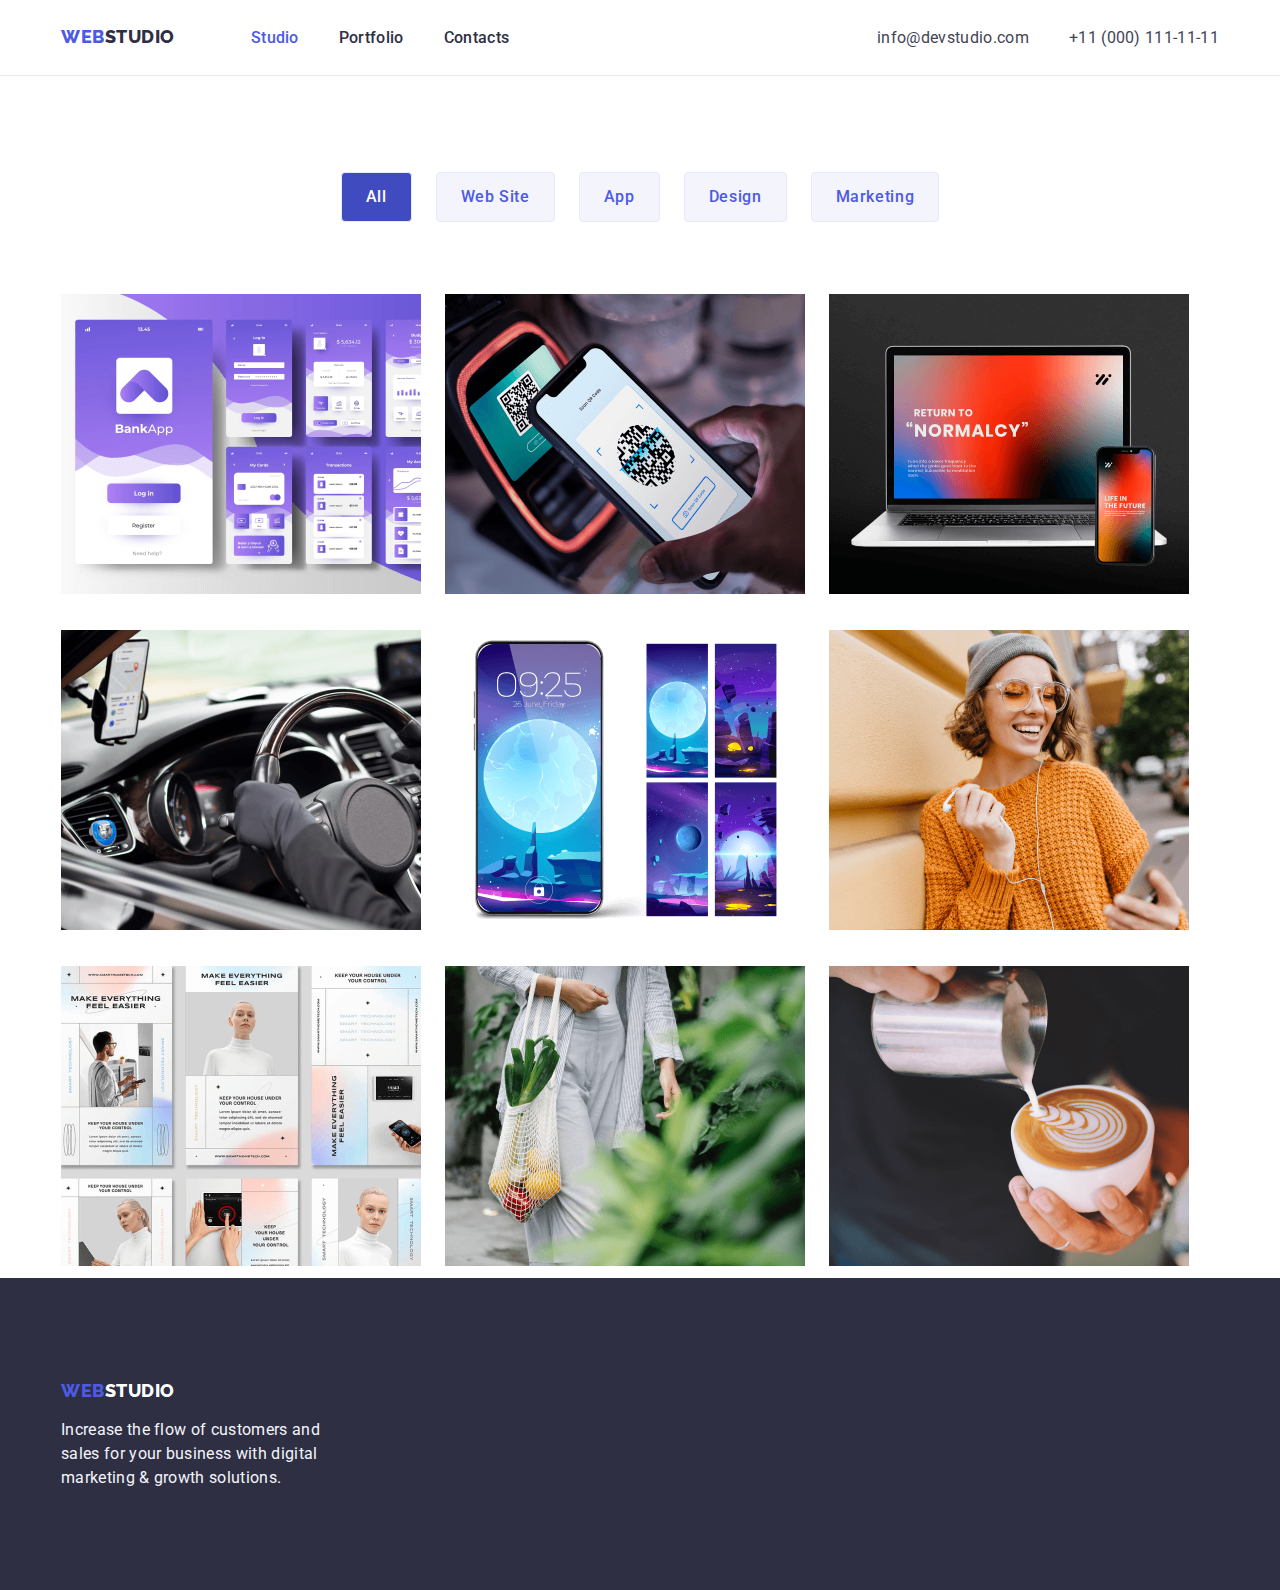
==== portfolio.html @ f39b6718 "update to hw3" ====
<!DOCTYPE html>
<html lang="en">
  <head>
    <meta charset="UTF-8" />
    <meta name="viewport" content="width=device-width, initial-scale=1.0" />
    <link rel="preconnect" href="https://fonts.googleapis.com" />
    <link rel="preconnect" href="https://fonts.gstatic.com" crossorigin />
    <link
      href="https://fonts.googleapis.com/css2?family=Raleway:wght@800&family=Roboto:wght@400;500;700;900&display=swap"
      rel="stylesheet" />
    <link rel="stylesheet" href="css/style.css" />

    <title>WEBSTUDIO</title>
  </head>
  <body>
    <header>
      <div class="menu">
        <nav>
          <a class="logo" href=""
            ><span class="logo-left">WEB</span
            ><span class="logo-right">STUDIO</span></a
          >
          <ul class="nav">
            <li><a class="active" href="#Studio">Studio</a></li>
            <li><a href="#Portfolio">Portfolio</a></li>
            <li><a href="#Contacts">Contacts</a></li>
          </ul>
        </nav>

        <ul class="contact-info">
          <li><a href="mailto:info@devstudio.com">info@devstudio.com</a></li>
          <li><a href="tel:+110001111111">+11 (000) 111-11-11</a></li>
        </ul>
      </div>
    </header>
    <main>
      <section class="service-tags">
        <ul class="service-tags-items">
          <li><button class="active">All</button></li>
          <li><button>Web Site</button></li>
          <li><button>App</button></li>
          <li><button>Design</button></li>
          <li><button>Marketing</button></li>
        </ul>
      </section>
      <section>
        <ul class="service-cards">
          <li>
            <img
              src="/images/service-img-1.png"
              alt="service-img-1"
              width="360"
              height="300" />
            <h3></h3>
            <p></p>
          </li>
          <li>
            <img
              src="/images/service-img-2.png"
              alt="service-img-2"
              width="360"
              height="300" />
            <h3></h3>
            <p></p>
          </li>
          <li>
            <img
              src="/images/service-img-3.png"
              alt="service-img-3"
              width="360"
              height="300" />
            <h3></h3>
            <p></p>
          </li>
          <li>
            <img
              src="/images/service-img-4.png"
              alt="service-img-4"
              width="360"
              height="300" />
            <h3></h3>
            <p></p>
          </li>
          <li>
            <img
              src="/images/service-img-5.png"
              alt="service-img-5"
              width="360"
              height="300" />
            <h3></h3>
            <p></p>
          </li>
          <li>
            <img
              src="/images/service-img-6.png"
              alt="service-img-6"
              width="360"
              height="300" />
            <h3></h3>
            <p></p>
          </li>
          <li>
            <img
              src="/images/service-img-7.png"
              alt="service-img-7"
              width="360"
              height="300" />
            <h3></h3>
            <p></p>
          </li>
          <li>
            <img
              src="/images/service-img-8.png"
              alt="service-img-8"
              width="360"
              height="300" />
            <h3></h3>
            <p></p>
          </li>
          <li>
            <img
              src="/images/service-img-9.png"
              alt="service-img-9"
              width="360"
              height="300" />
            <h3></h3>
            <p></p>
          </li>
        </ul>
      </section>
    </main>
    <footer>
      <section class="footer-deatails">
        <a class="logo" href=""
          ><span class="logo-left">WEB</span
          ><span class="logo-right">STUDIO</span></a
        >
        <p>
          Increase the flow of customers and <br />
          sales for your business with digital <br />
          marketing & growth solutions.
        </p>
      </section>
    </footer>
  </body>
</html>
---- css/style.css ----
:root {
  --font-family-raleway: "Raleway", sans-serif;
  --font-family-roboto: "Roboto", sans-serif;
  --slate: #434455;
  --navy-blue: #2e2f42;
  --iris: #4d5ae5;
  --ocean: #404bbf;
  --white: #fff;
  --cloud: #f4f4fd;
  --cornflower: #e7e9fc;
}

body {
  background-color: #fff;
  font-family: var(--font-family-roboto);
  max-width: 1440px;
  margin: 0 auto;
}

/* header */

header {
  background-color: var(--white);
  border-bottom: 1px solid var(--cornflower);
}

.logo {
  font-family: var(--font-family-raleway);
  font-size: 18px;
  font-style: normal;
  font-weight: 800;
  line-height: 21px;
  letter-spacing: 0.54px;
  text-transform: uppercase;
  text-decoration: none;
}

.logo-left {
  color: var(--iris);
}

.logo-right {
  color: var(--navy-blue);
}
.menu {
  display: flex;
  flex-direction: row;
  justify-content: space-between;
  padding: 25.5px 0 25.5px 0;
  max-width: 1158px;
  margin: 0 auto;

  /* border-bottom: 1px solid var(--cornflower); */
  background: var(--white);
}
nav {
  display: flex;
  flex-direction: row;
  gap: 76px;
}
.menu > nav {
  display: flex;
  flex-direction: row;
  justify-content: start;
  width: 50%;
}
nav > .nav {
  display: flex;
  flex-direction: row;
  gap: 40px;
}
.menu > .contact-info {
  display: flex;
  flex-direction: row;
  justify-content: end;
  gap: 40px;
  width: 50%;
}
ul {
  list-style-type: none;
  margin: 0;
  padding: 0;
}
nav ul li a {
  color: var(--navy-blue);
  font-family: var(--font-family-roboto);
  font-size: 16px;
  font-style: normal;
  font-weight: 500;
  line-height: 24px;
  letter-spacing: 0.32px;
  text-decoration-line: none;
}
nav ul li a:hover {
  color: var(--ocean);
}
nav ul li .active {
  color: var(--iris);
  font-family: var(--font-family-roboto);
  font-size: 16px;
  font-style: normal;
  font-weight: 500;
  line-height: 24px;
  letter-spacing: 0.32px;
}
.contact-info li a {
  color: var(--slate);
  font-family: var(--font-family-roboto);
  font-size: 16px;
  font-style: normal;
  font-weight: 400;
  line-height: 24px;
  letter-spacing: 0.32px;
  text-decoration-line: none;
}
.contact-info li a:hover {
  color: var(--ocean);
}
.hero {
  background: var(--navy-blue);
  height: 600px;
  display: flex;
  flex-direction: column;
  flex-wrap: wrap;
  align-items: center;
  justify-content: center;
}
.hero > h1 {
  color: var(--white);
  text-align: center;
  font-family: var(--font-family-roboto);
  font-size: 56px;
  font-style: normal;
  font-weight: 700;
  line-height: 60px;
  letter-spacing: 1.12px;
  margin: 0;
}
.hero > button {
  color: var(--white);
  border: 0;
  border-radius: 4px;
  background: var(--iris);
  margin-top: 48px;
  padding: 16px 32px 16px 32px;
}
.hero > button:hover {
  background: var(--ocean);
  cursor: pointer;
}

/* header */

/* main */
main {
  background-color: var(--white);
}

.core-values-section {
  margin-top: 120px;
  background-color: var(--white);
}
.core-values,
.services,
.team {
  display: flex;
  flex-direction: row;
  gap: 24px;
  max-width: 1158px;
  margin: 0 auto;
}
.core-values > li {
  max-width: 264px;
}
.core-values > li > h3 {
  color: var(--navy-blue);
  font-family: var(--font-family-roboto);
  font-size: 20px;
  font-style: normal;
  font-weight: 500;
  line-height: 24px; /* 120% */
  letter-spacing: 0.4px;
}
.core-values > li > p {
  color: var(--slate);
  font-family: var(--font-family-roboto);
  font-size: 16px;
  font-style: normal;
  font-weight: 400;
  line-height: 24px; /* 150% */
  letter-spacing: 0.32px;
}

.team-section {
  margin-top: 120px;
}
.section-title {
  color: var(--navy-blue);
  font-family: var(--font-family-roboto);
  font-size: 36px;
  font-style: normal;
  font-weight: 700;
  line-height: 40px; /* 111.111% */
  letter-spacing: 0.72px;
  text-align: center;
  text-transform: capitalize;
}
.team-section {
  background: var(--cloud);
}
.section-title {
  padding: 120px 0 72px 0;
}
h2,
h3,
p {
  margin: 0;
}
h3 {
  margin-bottom: 8px;
}
.team {
  padding-bottom: 120px;
}
.team > .team-card {
  background-color: var(--white);
  display: inline-flex;
  padding-bottom: 0px;
  flex-direction: column;
  justify-content: center;
  align-items: center;
  gap: 32px;
  border-radius: 0px 0px 4px 4px;
  background: var(--white);
  box-shadow: 0px 2px 1px 0px rgba(46, 47, 66, 0.08),
    0px 1px 1px 0px rgba(46, 47, 66, 0.16),
    0px 1px 6px 0px rgba(46, 47, 66, 0.08);
  text-align: center;
  padding-bottom: 32px;
}
.team-card > h3 {
  color: var(--navy-blue);
  font-family: var(--font-family-roboto);
  font-size: 20px;
  font-style: normal;
  font-weight: 500;
  line-height: 24px; /* 120% */
  letter-spacing: 0.4px;
}
.team-card > p {
  color: var(--slate);
  font-family: var(--font-family-roboto);
  font-size: 16px;
  font-style: normal;
  font-weight: 400;
  line-height: 24px; /* 150% */
  letter-spacing: 0.32px;
}

/* main */

/* footer */
footer {
  background: var(--navy-blue);
  padding: 101.5px 0 100px 0;
}

.footer-deatails {
  max-width: 1158px;
  margin: 0 auto;
}

.footer-deatails .logo {
  font-family: var(--font-family-raleway);
  font-size: 18px;
  font-style: normal;
  font-weight: 800;
  line-height: 21px;
  letter-spacing: 0.54px;
  text-transform: uppercase;
  text-decoration: none;
}

.footer-deatails .logo .logo-left {
  color: var(--iris);
}

.footer-deatails .logo .logo-right {
  color: var(--white);
}

.footer-deatails > p {
  color: var(--cloud);
  font-family: var(--font-family-roboto);
  font-size: 16px;
  font-style: normal;
  font-weight: 400;
  line-height: 24px;
  letter-spacing: 0.32px;
  margin-top: 17.5px;
}

/* footer */

/* portfolio */

.container {
  max-width: 1158px;
}

.service-tags-items {
  display: flex;
  flex-direction: row;
  justify-content: center;
  align-items: center;
  gap: 24px;
  max-width: 1158px;
  margin: 0 auto;
  padding: 96px 0 72px 0;
}

.service-cards {
  display: flex;
  flex-wrap: wrap;
  gap: 24px;
  max-width: 1158px;
  margin: 0 auto;
}

.service-tags-items > li > button {
  display: flex;
  padding: 12px 24px;
  justify-content: center;
  align-items: center;

  border-radius: 4px;
  border: 1px solid var(--cornflower);
  background: var(--cloud);

  color: var(--iris);
  text-align: center;
  font-family: var(--font-family-roboto);
  font-size: 16px;
  font-style: normal;
  font-weight: 500;
  line-height: 24px; /* 150% */
  letter-spacing: 0.64px;
}

.service-tags-items > li > button.active {
  background-color: var(--ocean);
  color: var(--white);
}
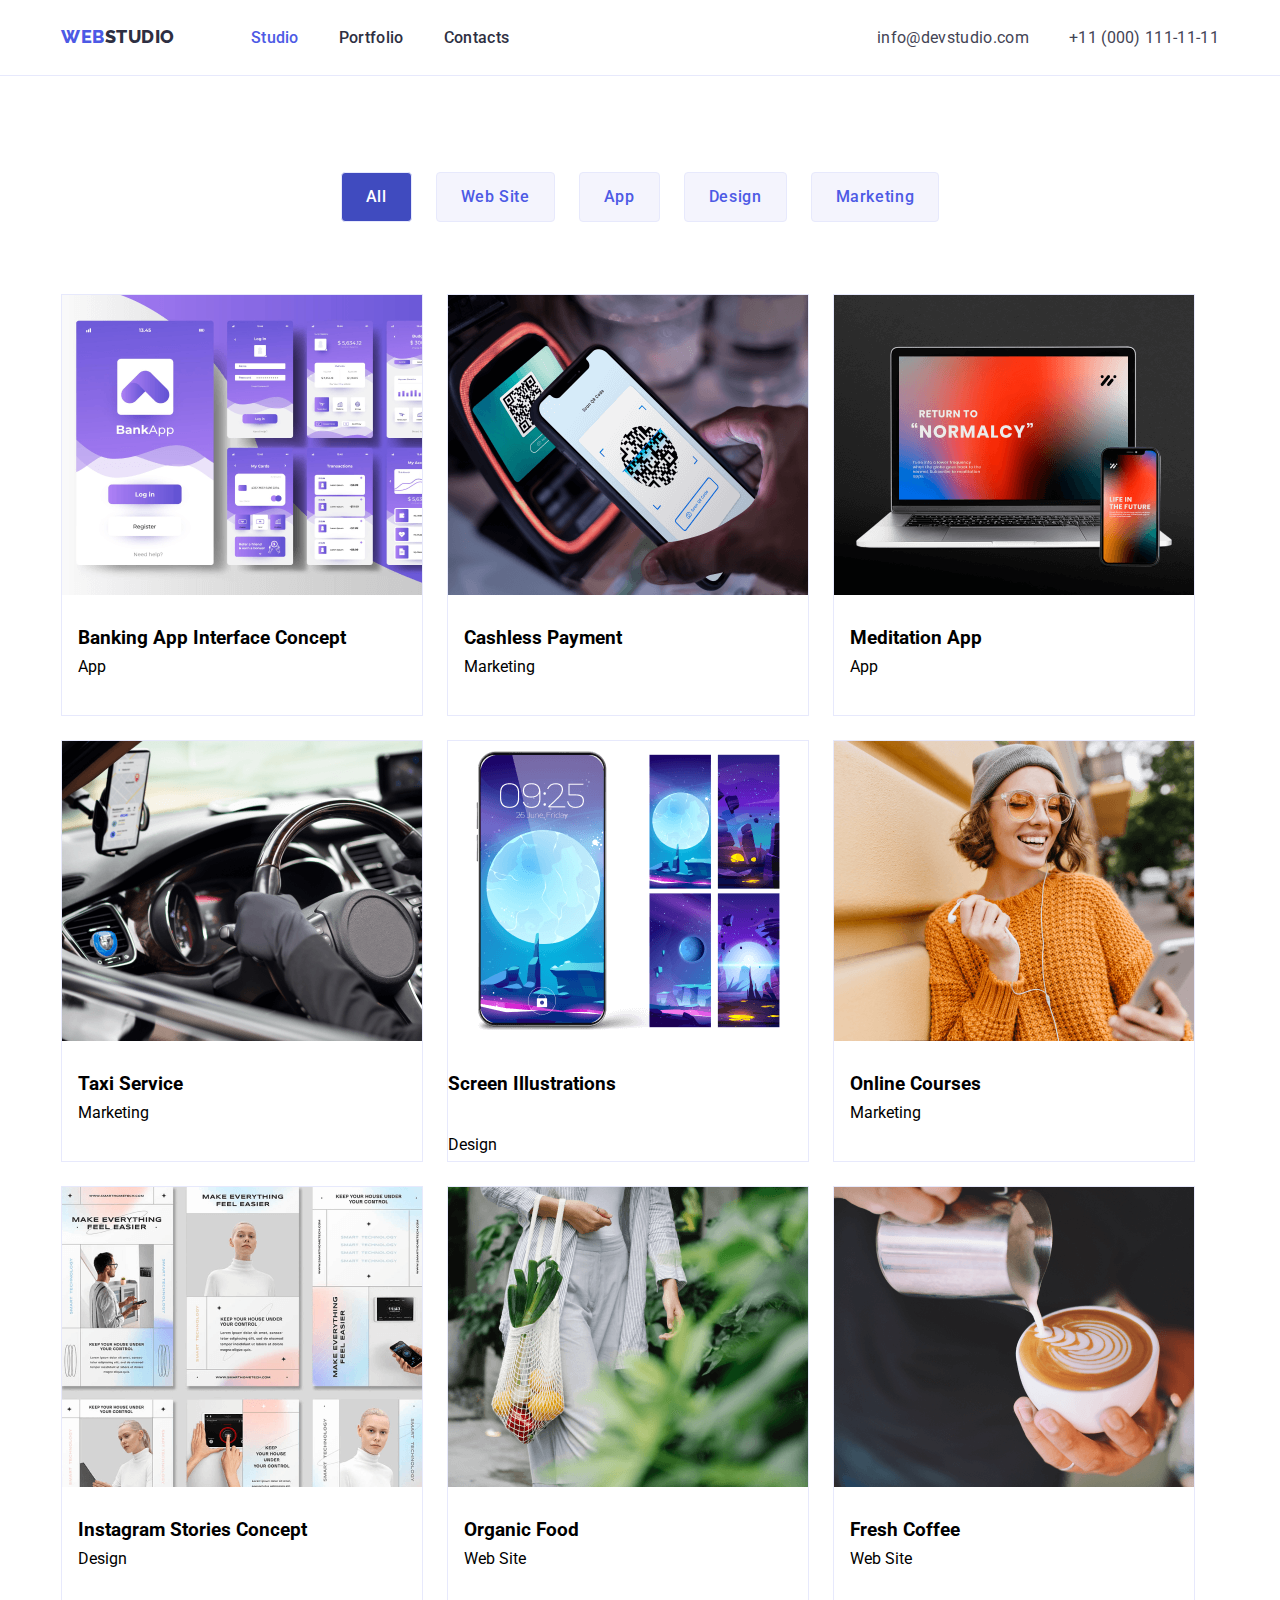
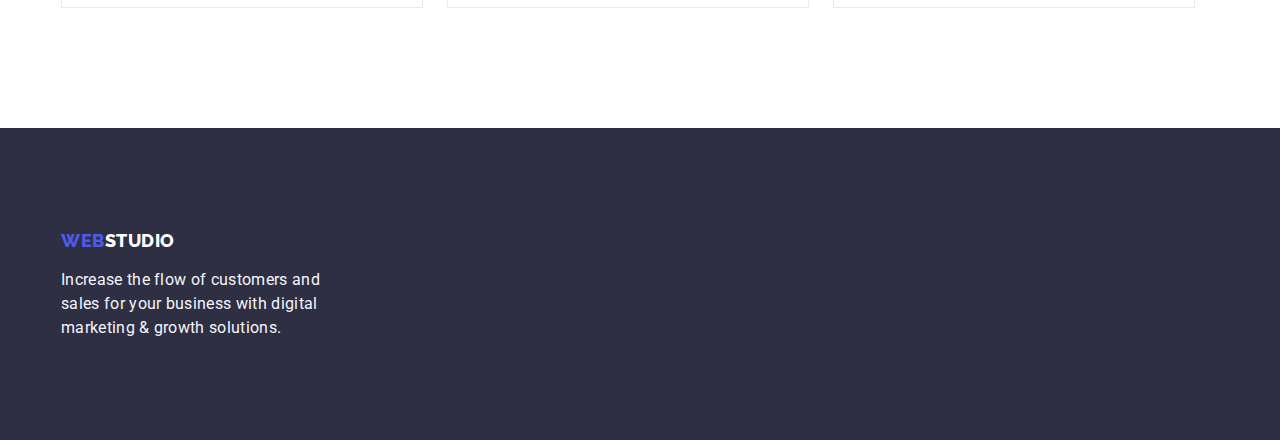
==== commit 56943566: "update to hw3" ====
--- a/portfolio.html
+++ b/portfolio.html
@@ -44,87 +44,103 @@
         </ul>
       </section>
       <section>
-        <ul class="service-cards">
-          <li>
+        <ul class="services-offered">
+          <li class="service-cards">
             <img
               src="/images/service-img-1.png"
               alt="service-img-1"
               width="360"
               height="300" />
-            <h3></h3>
-            <p></p>
+            <span class="service-card-names">
+              <h3>Banking App Interface Concept</h3>
+              <p>App</p>
+            </span>
           </li>
-          <li>
+          <li class="service-cards">
             <img
               src="/images/service-img-2.png"
               alt="service-img-2"
               width="360"
               height="300" />
-            <h3></h3>
-            <p></p>
+            <span class="service-card-names">
+              <h3>Cashless Payment</h3>
+              <p>Marketing</p>
+            </span>
           </li>
-          <li>
+          <li class="service-cards">
             <img
               src="/images/service-img-3.png"
               alt="service-img-3"
               width="360"
               height="300" />
-            <h3></h3>
-            <p></p>
+            <span class="service-card-names">
+              <h3>Meditation App</h3>
+              <p>App</p>
+            </span>
           </li>
-          <li>
+          <li class="service-cards">
             <img
               src="/images/service-img-4.png"
               alt="service-img-4"
               width="360"
               height="300" />
-            <h3></h3>
-            <p></p>
+            <span class="service-card-names">
+              <h3>Taxi Service</h3>
+              <p>Marketing</p>
+            </span>
           </li>
-          <li>
+          <li class="service-cards">
             <img
               src="/images/service-img-5.png"
               alt="service-img-5"
               width="360"
               height="300" />
-            <h3></h3>
-            <p></p>
+            <h3>Screen Illustrations</h3>
+            <p>Design</p>
           </li>
-          <li>
+          <li class="service-cards">
             <img
               src="/images/service-img-6.png"
               alt="service-img-6"
               width="360"
               height="300" />
-            <h3></h3>
-            <p></p>
+            <span class="service-card-names">
+              <h3>Online Courses</h3>
+              <p>Marketing</p>
+            </span>
           </li>
-          <li>
+          <li class="service-cards">
             <img
               src="/images/service-img-7.png"
               alt="service-img-7"
               width="360"
               height="300" />
-            <h3></h3>
-            <p></p>
+            <span class="service-card-names">
+              <h3>Instagram Stories Concept</h3>
+              <p>Design</p>
+            </span>
           </li>
-          <li>
+          <li class="service-cards">
             <img
               src="/images/service-img-8.png"
               alt="service-img-8"
               width="360"
               height="300" />
-            <h3></h3>
-            <p></p>
+            <span class="service-card-names">
+              <h3>Organic Food</h3>
+              <p>Web Site</p>
+            </span>
           </li>
-          <li>
+          <li class="service-cards">
             <img
               src="/images/service-img-9.png"
               alt="service-img-9"
               width="360"
               height="300" />
-            <h3></h3>
-            <p></p>
+            <span class="service-card-names">
+              <h3>Fresh Coffee</h3>
+              <p>Web Site</p>
+            </span>
           </li>
         </ul>
       </section>
--- a/css/style.css
+++ b/css/style.css
@@ -304,10 +304,6 @@
 
 /* portfolio */
 
-.container {
-  max-width: 1158px;
-}
-
 .service-tags-items {
   display: flex;
   flex-direction: row;
@@ -319,19 +315,13 @@
   padding: 96px 0 72px 0;
 }
 
-.service-cards {
-  display: flex;
-  flex-wrap: wrap;
-  gap: 24px;
-  max-width: 1158px;
-  margin: 0 auto;
-}
-
 .service-tags-items > li > button {
   display: flex;
   padding: 12px 24px;
   justify-content: center;
   align-items: center;
+
+  cursor: pointer;
 
   border-radius: 4px;
   border: 1px solid var(--cornflower);
@@ -351,3 +341,39 @@
   background-color: var(--ocean);
   color: var(--white);
 }
+
+.services-offered {
+  display: flex;
+  flex-wrap: wrap;
+  gap: 24px;
+  max-width: 1158px;
+  margin: 0 auto;
+  padding-bottom: 120px;
+}
+
+.services-offered > .service-cards {
+  border: 1px solid var(--cornflower);
+  background: var(--white);
+  display: flex;
+  width: 360px;
+  height: 420px;
+  padding-bottom: 0px;
+  flex-direction: column;
+  align-items: flex-start;
+  gap: 32px;
+  flex-shrink: 0;
+}
+
+.service-cards > .service-card-names > h3 {
+  margin: 0;
+}
+.service-cards > .service-card-names {
+  margin: 0;
+  display: flex;
+  padding: 0px 16px;
+  flex-direction: column;
+  justify-content: center;
+  align-items: flex-start;
+  gap: 8px;
+  align-self: stretch;
+}
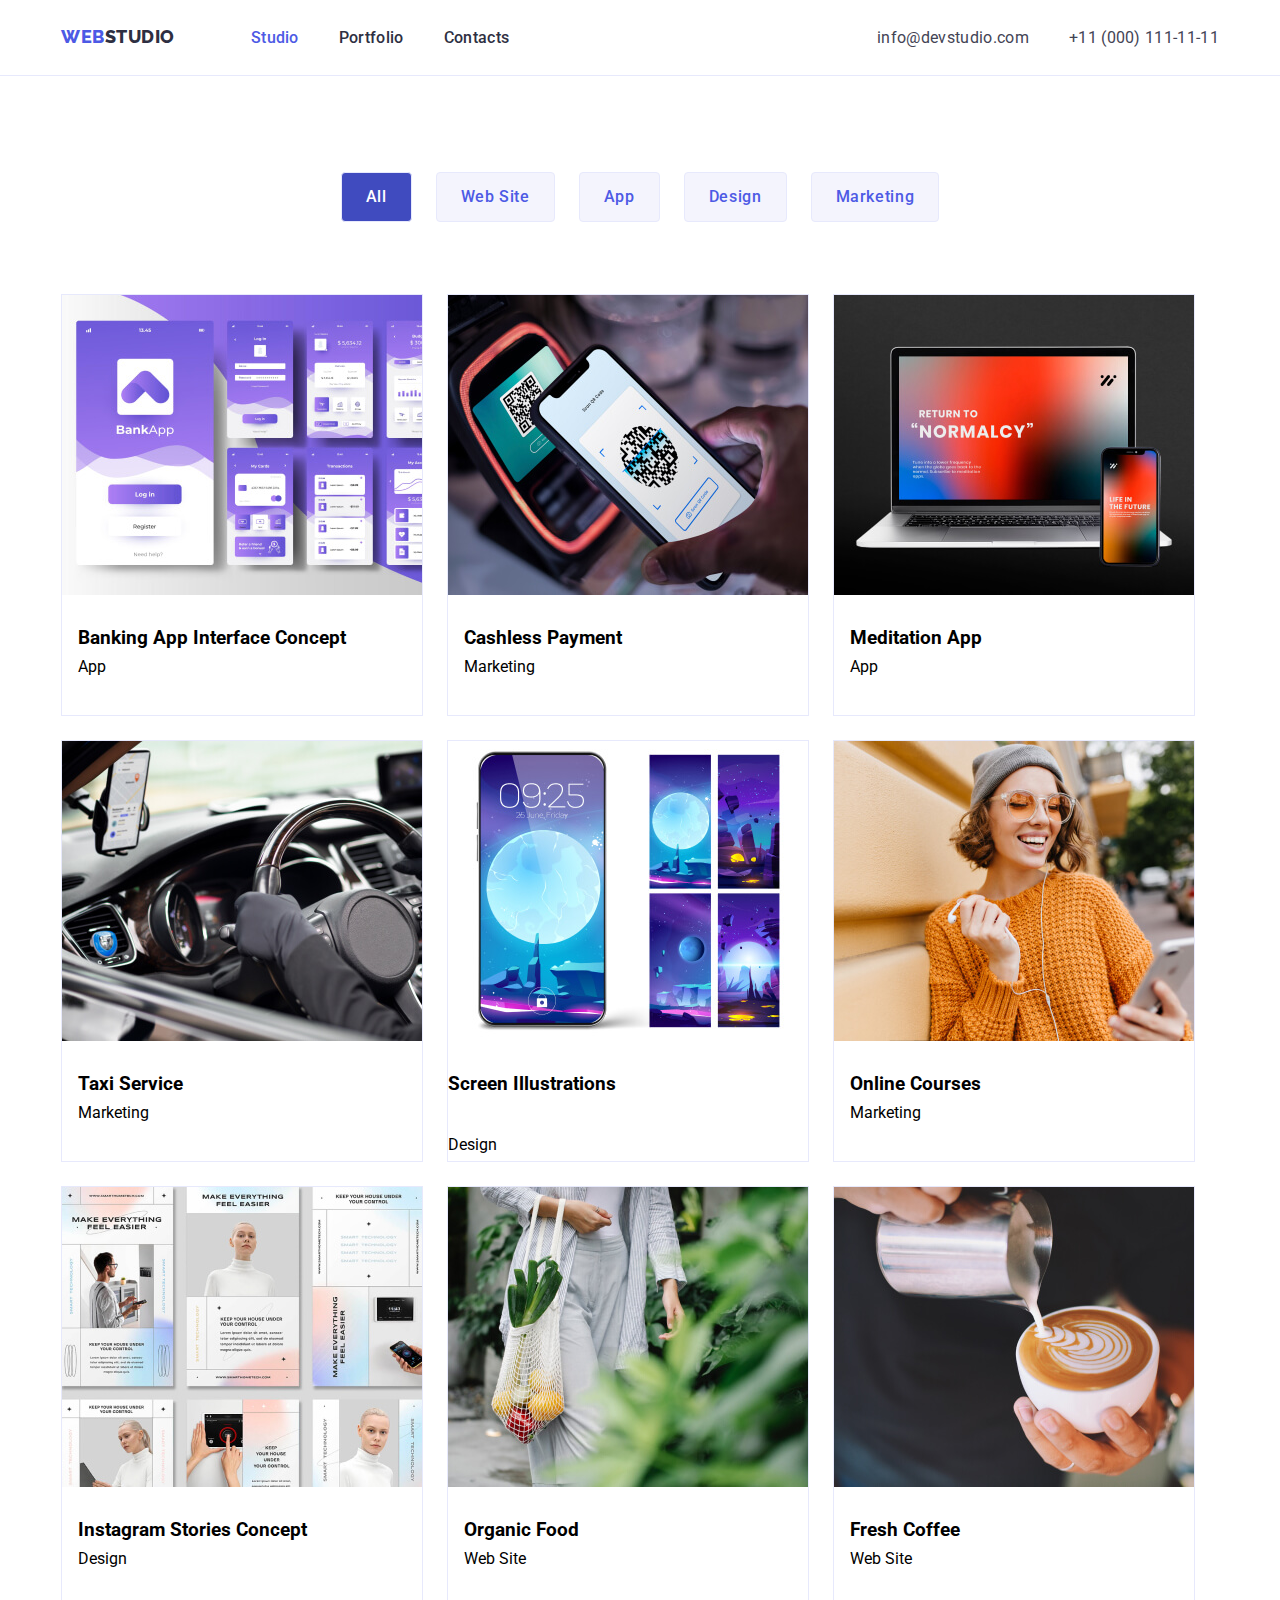
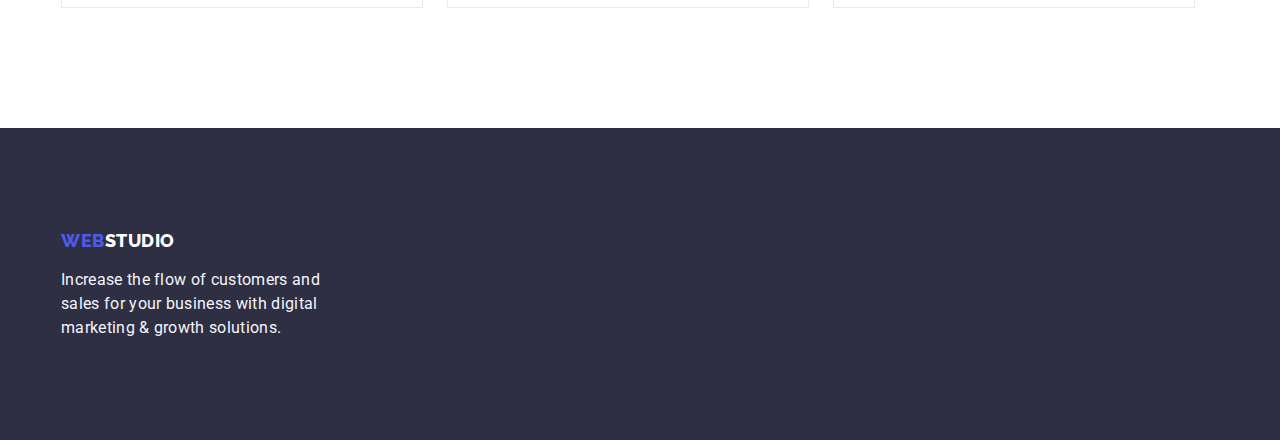
==== commit 6ccd54d4: "update to hw3" ====
--- a/portfolio.html
+++ b/portfolio.html
@@ -21,8 +21,8 @@
             ><span class="logo-right">STUDIO</span></a
           >
           <ul class="nav">
-            <li><a class="active" href="#Studio">Studio</a></li>
-            <li><a href="#Portfolio">Portfolio</a></li>
+            <li><a class="active" href="index.html">Studio</a></li>
+            <li><a href="portfolio.html">Portfolio</a></li>
             <li><a href="#Contacts">Contacts</a></li>
           </ul>
         </nav>
@@ -47,7 +47,7 @@
         <ul class="services-offered">
           <li class="service-cards">
             <img
-              src="/images/service-img-1.png"
+              src="images/service-img-1.jpg"
               alt="service-img-1"
               width="360"
               height="300" />
@@ -58,7 +58,7 @@
           </li>
           <li class="service-cards">
             <img
-              src="/images/service-img-2.png"
+              src="images/service-img-2.jpg"
               alt="service-img-2"
               width="360"
               height="300" />
@@ -69,7 +69,7 @@
           </li>
           <li class="service-cards">
             <img
-              src="/images/service-img-3.png"
+              src="images/service-img-3.jpg"
               alt="service-img-3"
               width="360"
               height="300" />
@@ -80,7 +80,7 @@
           </li>
           <li class="service-cards">
             <img
-              src="/images/service-img-4.png"
+              src="images/service-img-4.jpg"
               alt="service-img-4"
               width="360"
               height="300" />
@@ -91,7 +91,7 @@
           </li>
           <li class="service-cards">
             <img
-              src="/images/service-img-5.png"
+              src="images/service-img-5.jpg"
               alt="service-img-5"
               width="360"
               height="300" />
@@ -100,7 +100,7 @@
           </li>
           <li class="service-cards">
             <img
-              src="/images/service-img-6.png"
+              src="images/service-img-6.jpg"
               alt="service-img-6"
               width="360"
               height="300" />
@@ -111,7 +111,7 @@
           </li>
           <li class="service-cards">
             <img
-              src="/images/service-img-7.png"
+              src="images/service-img-7.jpg"
               alt="service-img-7"
               width="360"
               height="300" />
@@ -122,7 +122,7 @@
           </li>
           <li class="service-cards">
             <img
-              src="/images/service-img-8.png"
+              src="images/service-img-8.jpg"
               alt="service-img-8"
               width="360"
               height="300" />
@@ -133,7 +133,7 @@
           </li>
           <li class="service-cards">
             <img
-              src="/images/service-img-9.png"
+              src="images/service-img-9.jpg"
               alt="service-img-9"
               width="360"
               height="300" />
--- a/css/style.css
+++ b/css/style.css
@@ -320,13 +320,10 @@
   padding: 12px 24px;
   justify-content: center;
   align-items: center;
-
   cursor: pointer;
-
   border-radius: 4px;
   border: 1px solid var(--cornflower);
   background: var(--cloud);
-
   color: var(--iris);
   text-align: center;
   font-family: var(--font-family-roboto);
@@ -335,6 +332,11 @@
   font-weight: 500;
   line-height: 24px; /* 150% */
   letter-spacing: 0.64px;
+}
+
+.service-tags-items > li > button:hover {
+  background-color: var(--ocean);
+  color: var(--white);
 }
 
 .service-tags-items > li > button.active {
